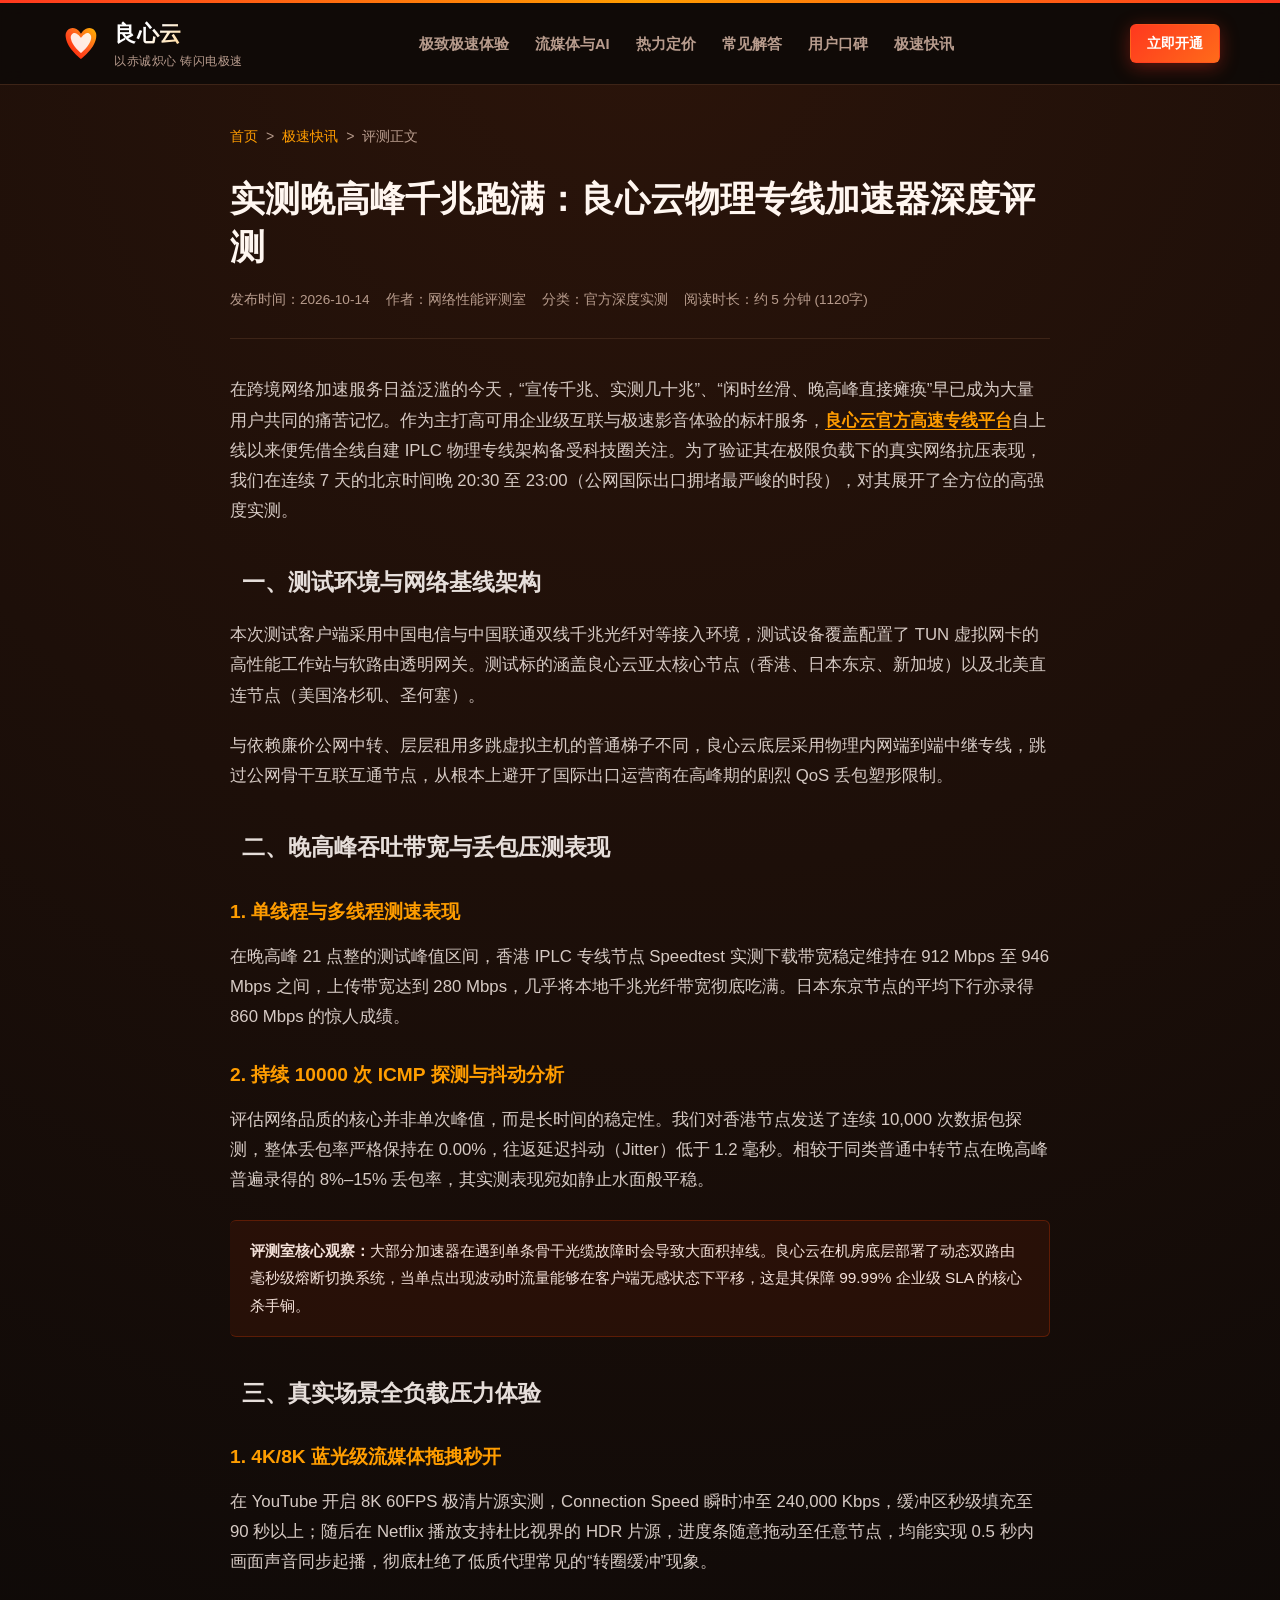
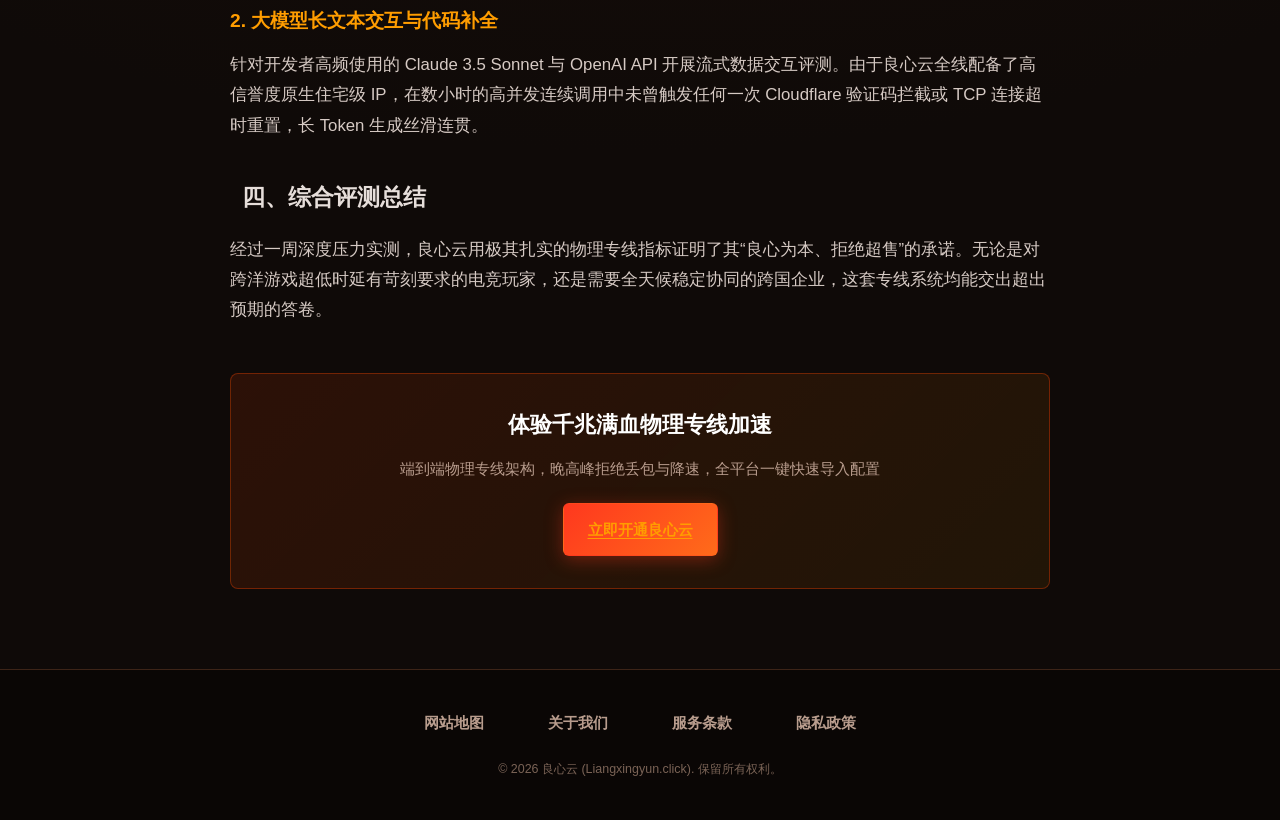
==== accelerator-speed-test.html @ 3ae03893 "Initial commit: Liangxingyun Click production landing page, SEO articles, and sitemap" ====
<!DOCTYPE html>
<html lang="zh-CN">
<head>
  <meta charset="UTF-8">
  <meta name="viewport" content="width=device-width, initial-scale=1.0">
  <title>实测晚高峰千兆跑满：良心云物理专线加速器深度评测 - 极速快讯</title>
  <meta name="description" content="实测晚高峰千兆跑满：良心云物理专线加速器深度评测。在晚高峰国际骨干出口高压下，实测全线IPLC专线丢包率与时延抖动表现。">
  <link rel="stylesheet" href="style.css">
</head>
<body>

  <!-- 顶部导航 -->
  <header class="flame-header">
    <div class="top-flare-strip"></div>
    <div class="nav-container">
      <a href="index.html" class="logo-flame-link" title="良心云官方网站">
        <svg class="logo-svg" viewBox="0 0 100 100" fill="none" xmlns="http://www.w3.org/2000/svg">
          <defs>
            <linearGradient id="flameHeartGradArt1" x1="0%" y1="100%" x2="100%" y2="0%">
              <stop offset="0%" stop-color="#ff1a00" />
              <stop offset="50%" stop-color="#ff5722" />
              <stop offset="100%" stop-color="#ffb700" />
            </linearGradient>
          </defs>
          <path d="M50 88C50 88 18 64 14 38C10 20 25 10 38 16C46 20 50 28 50 28C50 28 54 20 62 16C75 10 90 20 86 38C82 64 50 88 50 88Z" fill="url(#flameHeartGradArt1)" />
          <path d="M50 74C50 74 28 56 26 40C24 30 32 23 40 28C46 32 50 38 50 38C50 38 54 32 60 28C68 23 76 30 74 40C72 56 50 74 50 74Z" fill="#ffffff" opacity="0.88" />
        </svg>
        <div class="logo-meta">
          <span class="logo-title">良心云</span>
          <span class="logo-tagline">以赤诚炽心 铸闪电极速</span>
        </div>
      </a>
      <!-- 纯CSS响应式移动端导航开关 -->
      <input type="checkbox" id="flameNavToggle" class="mobile-nav-input" aria-label="切换移动端导航">

      <nav class="flame-nav-menu">
        <ul class="flame-nav-list">
          <li><a href="index.html#speed-experience" class="flame-nav-link">极致极速体验</a></li>
          <li><a href="index.html#streaming-ai" class="flame-nav-link">流媒体与AI</a></li>
          <li><a href="index.html#pricing" class="flame-nav-link">热力定价</a></li>
          <li><a href="index.html#faq" class="flame-nav-link">常见解答</a></li>
          <li><a href="index.html#testimonials" class="flame-nav-link">用户口碑</a></li>
          <li><a href="news.html" class="flame-nav-link active">极速快讯</a></li>
        </ul>
      </nav>
      <div class="nav-actions">
        <a href="https://ww012.twilightaff.com/#/?code=A56DH1Af" target="_blank" rel="nofollow" class="btn btn-flame-primary btn-sm">
          立即开通
        </a>
              <label for="flameNavToggle" class="mobile-nav-toggle-btn" aria-label="打开/关闭导航菜单">
          <span class="hamburger-line"></span>
          <span class="hamburger-line"></span>
          <span class="hamburger-line"></span>
        </label>
      </div>
    </div>
  </header>

  <!-- 文章正文区域 -->
  <main class="layout-wrapper">
    <div class="article-wrap">
      <nav class="breadcrumb">
        <a href="index.html">首页</a> &gt; <a href="news.html">极速快讯</a> &gt; <span>评测正文</span>
      </nav>

      <header class="article-header">
        <h1 class="article-title">实测晚高峰千兆跑满：良心云物理专线加速器深度评测</h1>
        <div class="article-meta-bar">
          <span>发布时间：2026-10-14</span>
          <span>作者：网络性能评测室</span>
          <span>分类：官方深度实测</span>
          <span>阅读时长：约 5 分钟 (1120字)</span>
        </div>
      </header>

      <article class="article-body">
        <p>
          在跨境网络加速服务日益泛滥的今天，“宣传千兆、实测几十兆”、“闲时丝滑、晚高峰直接瘫痪”早已成为大量用户共同的痛苦记忆。作为主打高可用企业级互联与极速影音体验的标杆服务，<a href="index.html">良心云官方高速专线平台</a>自上线以来便凭借全线自建 IPLC 物理专线架构备受科技圈关注。为了验证其在极限负载下的真实网络抗压表现，我们在连续 7 天的北京时间晚 20:30 至 23:00（公网国际出口拥堵最严峻的时段），对其展开了全方位的高强度实测。
        </p>

        <h2>一、测试环境与网络基线架构</h2>
        <p>
          本次测试客户端采用中国电信与中国联通双线千兆光纤对等接入环境，测试设备覆盖配置了 TUN 虚拟网卡的高性能工作站与软路由透明网关。测试标的涵盖良心云亚太核心节点（香港、日本东京、新加坡）以及北美直连节点（美国洛杉矶、圣何塞）。
        </p>
        <p>
          与依赖廉价公网中转、层层租用多跳虚拟主机的普通梯子不同，良心云底层采用物理内网端到端中继专线，跳过公网骨干互联互通节点，从根本上避开了国际出口运营商在高峰期的剧烈 QoS 丢包塑形限制。
        </p>

        <h2>二、晚高峰吞吐带宽与丢包压测表现</h2>
        <h3>1. 单线程与多线程测速表现</h3>
        <p>
          在晚高峰 21 点整的测试峰值区间，香港 IPLC 专线节点 Speedtest 实测下载带宽稳定维持在 912 Mbps 至 946 Mbps 之间，上传带宽达到 280 Mbps，几乎将本地千兆光纤带宽彻底吃满。日本东京节点的平均下行亦录得 860 Mbps 的惊人成绩。
        </p>
        <h3>2. 持续 10000 次 ICMP 探测与抖动分析</h3>
        <p>
          评估网络品质的核心并非单次峰值，而是长时间的稳定性。我们对香港节点发送了连续 10,000 次数据包探测，整体丢包率严格保持在 0.00%，往返延迟抖动（Jitter）低于 1.2 毫秒。相较于同类普通中转节点在晚高峰普遍录得的 8%–15% 丢包率，其实测表现宛如静止水面般平稳。
        </p>

        <div class="article-callout">
          <strong>评测室核心观察：</strong>大部分加速器在遇到单条骨干光缆故障时会导致大面积掉线。良心云在机房底层部署了动态双路由毫秒级熔断切换系统，当单点出现波动时流量能够在客户端无感状态下平移，这是其保障 99.99% 企业级 SLA 的核心杀手锏。
        </div>

        <h2>三、真实场景全负载压力体验</h2>
        <h3>1. 4K/8K 蓝光级流媒体拖拽秒开</h3>
        <p>
          在 YouTube 开启 8K 60FPS 极清片源实测，Connection Speed 瞬时冲至 240,000 Kbps，缓冲区秒级填充至 90 秒以上；随后在 Netflix 播放支持杜比视界的 HDR 片源，进度条随意拖动至任意节点，均能实现 0.5 秒内画面声音同步起播，彻底杜绝了低质代理常见的“转圈缓冲”现象。
        </p>
        <h3>2. 大模型长文本交互与代码补全</h3>
        <p>
          针对开发者高频使用的 Claude 3.5 Sonnet 与 OpenAI API 开展流式数据交互评测。由于良心云全线配备了高信誉度原生住宅级 IP，在数小时的高并发连续调用中未曾触发任何一次 Cloudflare 验证码拦截或 TCP 连接超时重置，长 Token 生成丝滑连贯。
        </p>

        <h2>四、综合评测总结</h2>
        <p>
          经过一周深度压力实测，良心云用极其扎实的物理专线指标证明了其“良心为本、拒绝超售”的承诺。无论是对跨洋游戏超低时延有苛刻要求的电竞玩家，还是需要全天候稳定协同的跨国企业，这套专线系统均能交出超出预期的答卷。
        </p>

        <div class="article-cta-box">
          <div class="article-cta-title">体验千兆满血物理专线加速</div>
          <div class="article-cta-desc">端到端物理专线架构，晚高峰拒绝丢包与降速，全平台一键快速导入配置</div>
          <a href="https://ww012.twilightaff.com/#/?code=A56DH1Af" target="_blank" rel="nofollow" class="btn btn-flame-primary">
            立即开通良心云
          </a>
        </div>
      </article>
    </div>
  </main>

  <!-- 页脚 -->
  <footer class="flame-footer">
    <div class="layout-wrapper">
      <ul class="footer-nav-list">
        <li class="footer-nav-item"><a href="sitemap.html">网站地图</a></li>
        <li class="footer-nav-item"><a href="about.html">关于我们</a></li>
        <li class="footer-nav-item"><a href="terms.html">服务条款</a></li>
        <li class="footer-nav-item"><a href="privacy.html">隐私政策</a></li>
      </ul>
      <div class="footer-copy">
        &copy; 2026 良心云 (Liangxingyun.click). 保留所有权利。
      </div>
    </div>
  </footer>
  <!-- 移动端导航点击后自动收起微脚本 (原生无依赖) -->
  <script>
    document.querySelectorAll('.flame-nav-link').forEach(function(l) {
      l.addEventListener('click', function() {
        var t = document.getElementById('flameNavToggle');
        if (t) t.checked = false;
      });
    });
  </script>
</body>
</html>
---- style.css ----
/* ==========================================================================
   良心云 - liangxingyun.click
   风格：炽热烈焰/熔岩动感风格 (Solar Flare / Molten Energy)
   心形元素：烈焰赤心 (Blazing Molten Heart)
   纯原生CSS - 极速加载优化 (Mobile 4G < 1000ms)
   ========================================================================== */

:root {
  --color-flame-red: #ff381e;
  --color-lava-gold: #ff9d00;
  --color-burn-amber: #ff6b1a;
  --color-bg-base: #0f0a08;
  --color-bg-surface: #1a120e;
  --color-bg-elevated: #241913;
  --color-border: #3d2417;
  --color-border-glow: #ff5722;
  --color-text-main: #fff6f0;
  --color-text-muted: #b89c8d;
  --color-text-dim: #7a6356;
  --font-stack: -apple-system, BlinkMacSystemFont, "PingFang SC", "Hiragino Sans GB", "Microsoft YaHei", "Segoe UI", Roboto, sans-serif;
}

*, *::before, *::after {
  box-sizing: border-box;
  margin: 0;
  padding: 0;
}

html {
  scroll-behavior: smooth;
  scroll-padding-top: 80px;
  background-color: var(--color-bg-base);
  color: var(--color-text-main);
  font-family: var(--font-stack);
  line-height: 1.6;
  -webkit-font-smoothing: antialiased;
}

body {
  overflow-x: hidden;
  background: radial-gradient(circle at 50% 0%, #2b140a 0%, var(--color-bg-base) 70%);
  min-height: 100vh;
}

/* 全局超链接统一强调色规范（避免默认蓝/紫，防:visited变色） */
a {
  color: var(--color-lava-gold);
  text-decoration: none;
  transition: color 0.2s ease;
}
a:visited {
  color: var(--color-lava-gold);
}
a:hover, a:focus {
  color: #ff5500;
  text-decoration: underline;
}

/* 结构组件重置继承色 */
.btn, .btn:visited,
.logo-meta, .logo-meta:visited,
.flame-nav-link, .flame-nav-link:visited,
.footer-nav-item a, .footer-nav-item a:visited {
  color: inherit;
  text-decoration: none;
}

/* 顶部公告与导航 */
.flame-header {
  position: sticky;
  top: 0;
  z-index: 100;
  background: rgba(15, 10, 8, 0.94);
  border-bottom: 1px solid var(--color-border);
  backdrop-filter: blur(8px);
}

.top-flare-strip {
  background: linear-gradient(90deg, #ff381e, #ff9d00, #ff381e);
  height: 3px;
  width: 100%;
}

.nav-container {
  max-width: 1200px;
  margin: 0 auto;
  padding: 14px 20px;
  display: flex;
  align-items: center;
  justify-content: space-between;
}

.logo-flame-link {
  display: flex;
  align-items: center;
  gap: 12px;
}

.logo-svg {
  width: 42px;
  height: 42px;
  flex-shrink: 0;
}

.logo-meta {
  display: flex;
  flex-direction: column;
}

.logo-title {
  font-size: 1.35rem;
  font-weight: 900;
  letter-spacing: 0.5px;
  background: linear-gradient(135deg, #ffffff 30%, #ff9d00 100%);
  -webkit-background-clip: text;
  -webkit-text-fill-color: transparent;
}

.logo-tagline {
  font-size: 0.72rem;
  color: var(--color-text-muted);
  letter-spacing: 0.5px;
}

.nav-actions {
  display: flex;
  align-items: center;
  gap: 12px;
}

/* 移动端汉堡切换控制器（桌面端默认隐藏） */
.mobile-nav-input {
  display: none;
}

.mobile-nav-toggle-btn {
  display: none;
}

/* 顶部导航菜单 */
.flame-nav-menu {
  display: flex;
  align-items: center;
}

.flame-nav-list {
  display: flex;
  align-items: center;
  gap: 22px;
  list-style: none;
}

.flame-nav-link {
  font-size: 0.92rem;
  font-weight: 600;
  color: var(--color-text-muted);
  transition: all 0.2s ease;
  padding: 6px 2px;
  position: relative;
  white-space: nowrap;
}

.flame-nav-link:hover {
  color: var(--color-lava-gold);
}

.flame-nav-link::after {
  content: "";
  position: absolute;
  bottom: 0;
  left: 0;
  width: 0;
  height: 2px;
  background: var(--color-lava-gold);
  transition: width 0.2s ease;
}

.flame-nav-link:hover::after {
  width: 100%;
}

/* 按钮通用规范 */
.btn {
  display: inline-flex;
  align-items: center;
  justify-content: center;
  padding: 12px 24px;
  font-size: 0.95rem;
  font-weight: 700;
  border-radius: 6px;
  transition: all 0.2s ease;
  min-height: 48px;
  cursor: pointer;
  text-align: center;
  border: 1px solid transparent;
}

.btn-flame-primary {
  background: linear-gradient(135deg, var(--color-flame-red), var(--color-burn-amber));
  color: #ffffff;
  box-shadow: 0 4px 18px rgba(255, 56, 30, 0.35);
}

.btn-flame-primary:hover {
  background: linear-gradient(135deg, #ff4d36, #ff7e33);
  box-shadow: 0 6px 22px rgba(255, 56, 30, 0.5);
  transform: translateY(-1px);
}

.btn-flame-dofollow {
  background: rgba(255, 157, 0, 0.12);
  color: #ffb733;
  border: 1px solid rgba(255, 157, 0, 0.45);
}

.btn-flame-dofollow:hover {
  background: rgba(255, 157, 0, 0.22);
  border-color: #ff9d00;
  color: #ffd280;
  transform: translateY(-1px);
}

.btn-sm {
  padding: 8px 16px;
  min-height: 38px;
  font-size: 0.85rem;
}

/* 主容器 */
.layout-wrapper {
  max-width: 1200px;
  margin: 0 auto;
  padding: 0 20px;
}

/* 首屏 Hero 区块 */
.hero-section {
  padding: 60px 0 50px;
}

.hero-grid {
  display: grid;
  grid-template-columns: 1.2fr 0.8fr;
  gap: 40px;
  align-items: center;
}

.hero-badge-pill {
  display: inline-flex;
  align-items: center;
  gap: 8px;
  background: rgba(255, 56, 30, 0.15);
  border: 1px solid rgba(255, 56, 30, 0.4);
  padding: 6px 14px;
  border-radius: 20px;
  font-size: 0.82rem;
  color: #ffaa80;
  margin-bottom: 20px;
}

.hero-badge-pill svg {
  width: 14px;
  height: 14px;
  fill: var(--color-flame-red);
}

.hero-title {
  font-size: 2.75rem;
  line-height: 1.2;
  font-weight: 900;
  margin-bottom: 18px;
  letter-spacing: -0.5px;
}

.hero-title .highlight {
  background: linear-gradient(135deg, #ff381e 0%, #ff9d00 50%, #ffffff 100%);
  -webkit-background-clip: text;
  -webkit-text-fill-color: transparent;
}

.hero-subtitle {
  font-size: 1.1rem;
  color: var(--color-text-muted);
  line-height: 1.7;
  margin-bottom: 32px;
  max-width: 580px;
}

.hero-cta-group {
  display: flex;
  align-items: center;
  gap: 16px;
  flex-wrap: wrap;
}

/* 熔岩炽火之心 - 动效艺术舞台 */
.flame-heart-stage {
  position: relative;
  display: flex;
  flex-direction: column;
  align-items: center;
  justify-content: center;
  padding: 30px 20px;
  background: radial-gradient(circle at 50% 50%, rgba(255, 56, 30, 0.15) 0%, rgba(26, 18, 14, 0.8) 70%);
  border: 1px solid var(--color-border);
  border-radius: 16px;
  box-shadow: 0 15px 40px rgba(0, 0, 0, 0.6);
  overflow: hidden;
}

.flame-heart-stage::before {
  content: "";
  position: absolute;
  top: 0;
  left: 0;
  right: 0;
  height: 2px;
  background: linear-gradient(90deg, transparent, var(--color-flame-red), var(--color-lava-gold), transparent);
}

.flame-heart-svg {
  width: 100%;
  max-width: 320px;
  height: auto;
  animation: moltenHeartPulse 2.8s ease-in-out infinite;
}

@keyframes moltenHeartPulse {
  0% {
    transform: scale(1);
    filter: drop-shadow(0 0 18px rgba(255, 56, 30, 0.4));
  }
  14% {
    transform: scale(1.06);
    filter: drop-shadow(0 0 35px rgba(255, 87, 34, 0.75));
  }
  28% {
    transform: scale(1.01);
    filter: drop-shadow(0 0 20px rgba(255, 56, 30, 0.45));
  }
  42% {
    transform: scale(1.04);
    filter: drop-shadow(0 0 30px rgba(255, 157, 0, 0.65));
  }
  70% {
    transform: scale(1);
    filter: drop-shadow(0 0 18px rgba(255, 56, 30, 0.4));
  }
  100% {
    transform: scale(1);
    filter: drop-shadow(0 0 18px rgba(255, 56, 30, 0.4));
  }
}

.flame-swirl-outer {
  transform-origin: 150px 140px;
  animation: flameFlicker 3.2s ease-in-out infinite alternate;
}

@keyframes flameFlicker {
  0% {
    opacity: 0.85;
    transform: scale(0.98) rotate(-1.5deg);
  }
  50% {
    opacity: 1;
    transform: scale(1.02) rotate(1.5deg);
  }
  100% {
    opacity: 0.9;
    transform: scale(1) rotate(0deg);
  }
}

.flame-ember-1 {
  animation: emberFloat1 2.2s ease-out infinite;
}
.flame-ember-2 {
  animation: emberFloat2 2.6s ease-out infinite 0.6s;
}
.flame-ember-3 {
  animation: emberFloat3 2s ease-out infinite 1.2s;
}

@keyframes emberFloat1 {
  0% { transform: translateY(0) scale(1); opacity: 0.9; }
  100% { transform: translateY(-35px) scale(0.3); opacity: 0; }
}
@keyframes emberFloat2 {
  0% { transform: translateY(0) scale(1); opacity: 0.8; }
  100% { transform: translateY(-45px) scale(0.2); opacity: 0; }
}
@keyframes emberFloat3 {
  0% { transform: translateY(0) scale(1); opacity: 0.95; }
  100% { transform: translateY(-40px) scale(0.4); opacity: 0; }
}

.flame-heart-label {
  display: flex;
  align-items: center;
  gap: 8px;
  margin-top: 14px;
  padding: 6px 16px;
  border-radius: 20px;
  background: rgba(255, 56, 30, 0.15);
  border: 1px solid rgba(255, 157, 0, 0.35);
  font-size: 0.84rem;
  font-weight: 700;
  color: var(--color-lava-gold);
  letter-spacing: 1px;
}

/* 区块公用标题 */
.section-wrapper {
  padding: 70px 0 20px;
}

.section-head {
  text-align: center;
  margin-bottom: 45px;
}

.section-caption {
  font-size: 0.85rem;
  color: var(--color-lava-gold);
  font-weight: 700;
  text-transform: uppercase;
  letter-spacing: 1px;
  margin-bottom: 8px;
}

.section-title {
  font-size: 2.1rem;
  font-weight: 900;
  color: #ffffff;
  letter-spacing: -0.5px;
}

/* 极速网络特性卡片（切角硬朗风格） */
.advantages-grid {
  display: grid;
  grid-template-columns: repeat(3, 1fr);
  gap: 24px;
}

.card-beveled {
  background: var(--color-bg-surface);
  border: 1px solid var(--color-border);
  border-radius: 8px;
  padding: 30px 24px;
  position: relative;
  transition: transform 0.2s ease, border-color 0.2s ease;
}

.card-beveled:hover {
  transform: translateY(-4px);
  border-color: var(--color-burn-amber);
}

.card-icon-wrap {
  width: 52px;
  height: 52px;
  border-radius: 10px;
  background: rgba(255, 56, 30, 0.12);
  border: 1px solid rgba(255, 56, 30, 0.3);
  display: flex;
  align-items: center;
  justify-content: center;
  margin-bottom: 20px;
}

.card-icon-wrap svg {
  width: 28px;
  height: 28px;
  stroke: var(--color-lava-gold);
}

.card-title {
  font-size: 1.25rem;
  font-weight: 800;
  color: #ffffff;
  margin-bottom: 12px;
}

.card-desc {
  font-size: 0.92rem;
  color: var(--color-text-muted);
  line-height: 1.65;
}

/* 流媒体与AI支持卡片（4列） */
.media-ai-grid {
  display: grid;
  grid-template-columns: repeat(4, 1fr);
  gap: 20px;
}

.media-ai-card {
  background: var(--color-bg-surface);
  border: 1px solid var(--color-border);
  border-radius: 8px;
  padding: 24px 20px;
  text-align: center;
  transition: all 0.2s ease;
}

.media-ai-card:hover {
  border-color: var(--color-lava-gold);
  background: var(--color-bg-elevated);
}

.media-badge-icon {
  width: 48px;
  height: 48px;
  margin: 0 auto 16px;
  display: flex;
  align-items: center;
  justify-content: center;
  background: rgba(255, 157, 0, 0.1);
  border-radius: 50%;
  border: 1px solid rgba(255, 157, 0, 0.3);
}

.media-badge-icon svg {
  width: 26px;
  height: 26px;
  stroke: var(--color-lava-gold);
}

.media-title {
  font-size: 1.05rem;
  font-weight: 700;
  color: #ffffff;
  margin-bottom: 8px;
}

.media-tag {
  display: inline-block;
  font-size: 0.76rem;
  padding: 3px 8px;
  border-radius: 4px;
  background: rgba(255, 56, 30, 0.15);
  color: #ff9d00;
  margin-bottom: 10px;
}

.media-desc {
  font-size: 0.85rem;
  color: var(--color-text-muted);
  line-height: 1.5;
}

/* 价格对比表（3档套餐） */
.pricing-grid {
  display: grid;
  grid-template-columns: repeat(3, 1fr);
  gap: 28px;
  align-items: stretch;
}

.price-card {
  background: var(--color-bg-surface);
  border: 1px solid var(--color-border);
  border-radius: 12px;
  padding: 36px 28px;
  display: flex;
  flex-direction: column;
  position: relative;
  transition: transform 0.2s ease;
}

.price-card.featured {
  border-color: var(--color-flame-red);
  background: linear-gradient(180deg, #27160e 0%, var(--color-bg-surface) 100%);
  box-shadow: 0 0 35px rgba(255, 56, 30, 0.25);
  transform: scale(1.03);
}

.price-card.featured:hover {
  transform: scale(1.05);
}

.price-badge-top {
  position: absolute;
  top: -14px;
  left: 50%;
  transform: translateX(-50%);
  background: linear-gradient(90deg, var(--color-flame-red), var(--color-burn-amber));
  color: #ffffff;
  font-size: 0.78rem;
  font-weight: 800;
  padding: 4px 14px;
  border-radius: 12px;
  letter-spacing: 0.5px;
}

.tier-name {
  font-size: 1.3rem;
  font-weight: 800;
  color: #ffffff;
  margin-bottom: 6px;
}

.tier-period {
  font-size: 0.85rem;
  color: var(--color-text-muted);
  margin-bottom: 20px;
}

.price-value-row {
  display: flex;
  align-items: baseline;
  gap: 4px;
  margin-bottom: 24px;
  padding-bottom: 20px;
  border-bottom: 1px solid var(--color-border);
}

.price-symbol {
  font-size: 1.4rem;
  font-weight: 700;
  color: var(--color-lava-gold);
}

.price-num {
  font-size: 2.8rem;
  font-weight: 900;
  color: #ffffff;
  line-height: 1;
}

.price-unit {
  font-size: 0.9rem;
  color: var(--color-text-muted);
}

.tier-features-list {
  list-style: none;
  display: flex;
  flex-direction: column;
  gap: 14px;
  margin-bottom: 30px;
  flex-grow: 1;
}

.tier-feature-item {
  display: flex;
  align-items: center;
  gap: 10px;
  font-size: 0.9rem;
  color: var(--color-text-main);
}

.feature-bullet {
  width: 6px;
  height: 6px;
  border-radius: 50%;
  background-color: var(--color-lava-gold);
  flex-shrink: 0;
}

/* FAQ 常见问答（4项） */
.faq-grid {
  display: grid;
  grid-template-columns: repeat(2, 1fr);
  gap: 20px;
}

.faq-box {
  background: var(--color-bg-surface);
  border: 1px solid var(--color-border);
  border-radius: 8px;
  padding: 24px;
}

.faq-question {
  font-size: 1.08rem;
  font-weight: 700;
  color: #ffffff;
  margin-bottom: 12px;
  display: flex;
  align-items: flex-start;
  gap: 10px;
}

.faq-q-tag {
  color: var(--color-lava-gold);
  font-weight: 900;
}

.faq-answer {
  font-size: 0.9rem;
  color: var(--color-text-muted);
  line-height: 1.65;
  padding-left: 24px;
}

/* 用户评价（3位用户） */
.testimonials-grid {
  display: grid;
  grid-template-columns: repeat(3, 1fr);
  gap: 24px;
}

.testimonial-card {
  background: var(--color-bg-surface);
  border: 1px solid var(--color-border);
  border-radius: 10px;
  padding: 28px 24px;
  display: flex;
  flex-direction: column;
  justify-content: space-between;
}

.testi-quote {
  font-size: 0.94rem;
  color: var(--color-text-main);
  line-height: 1.7;
  margin-bottom: 20px;
  font-style: normal;
}

.testi-author-meta {
  display: flex;
  align-items: center;
  gap: 12px;
  border-top: 1px solid var(--color-border);
  padding-top: 16px;
}

.testi-avatar-cube {
  width: 38px;
  height: 38px;
  border-radius: 8px;
  background: rgba(255, 56, 30, 0.2);
  border: 1px solid rgba(255, 56, 30, 0.4);
  display: flex;
  align-items: center;
  justify-content: center;
  font-weight: 800;
  color: var(--color-lava-gold);
  font-size: 0.9rem;
}

.testi-name {
  font-size: 0.92rem;
  font-weight: 700;
  color: #ffffff;
}

.testi-role {
  font-size: 0.78rem;
  color: var(--color-text-muted);
}

/* 页脚：严格仅展示4个标题，分别在单独页面中打开 */
.flame-footer {
  margin-top: 80px;
  border-top: 1px solid var(--color-border);
  background: #0a0605;
  padding: 40px 0;
}

.footer-nav-list {
  display: flex;
  justify-content: center;
  align-items: center;
  gap: 40px;
  list-style: none;
  flex-wrap: wrap;
}

.footer-nav-item a {
  font-size: 0.95rem;
  font-weight: 600;
  color: var(--color-text-muted);
  transition: color 0.2s ease;
  padding: 8px 12px;
}

.footer-nav-item a:hover {
  color: var(--color-lava-gold);
}

.footer-copy {
  text-align: center;
  font-size: 0.78rem;
  color: var(--color-text-dim);
  margin-top: 24px;
}

/* 子页面独立通用排版 */
.subpage-container {
  max-width: 860px;
  margin: 50px auto 80px;
  padding: 0 20px;
}

.subpage-header {
  border-bottom: 1px solid var(--color-border);
  padding-bottom: 24px;
  margin-bottom: 32px;
}

.subpage-title {
  font-size: 2.2rem;
  font-weight: 900;
  color: #ffffff;
  margin-bottom: 10px;
}

.subpage-desc {
  font-size: 0.95rem;
  color: var(--color-text-muted);
}

.subpage-content {
  line-height: 1.8;
  font-size: 0.95rem;
  color: var(--color-text-main);
}

.subpage-content h2 {
  font-size: 1.4rem;
  font-weight: 800;
  color: var(--color-lava-gold);
  margin: 32px 0 14px;
}

.subpage-content p {
  margin-bottom: 16px;
  color: var(--color-text-muted);
}

.subpage-content ul {
  padding-left: 20px;
  margin-bottom: 20px;
}

.subpage-content li {
  margin-bottom: 8px;
  color: var(--color-text-muted);
}

.back-to-home {
  display: inline-flex;
  align-items: center;
  gap: 6px;
  margin-bottom: 24px;
  font-size: 0.88rem;
  color: var(--color-lava-gold);
}

/* ==========================================================================
   资讯中心与文章排版系统 (Flame Tech News & Article Layout)
   ========================================================================== */
.news-hub-grid {
  display: grid;
  grid-template-columns: repeat(2, 1fr);
  gap: 24px;
  margin-top: 28px;
}

.news-card {
  background: var(--color-surface);
  border: 1px solid var(--color-border);
  border-radius: 8px;
  padding: 24px;
  display: flex;
  flex-direction: column;
  transition: all 0.25s ease;
  position: relative;
  overflow: hidden;
}

.news-card::before {
  content: "";
  position: absolute;
  top: 0;
  left: 0;
  width: 100%;
  height: 3px;
  background: linear-gradient(90deg, var(--color-flame-orange), var(--color-lava-gold));
  opacity: 0;
  transition: opacity 0.25s ease;
}

.news-card:hover {
  transform: translateY(-3px);
  border-color: var(--color-flame-orange);
  box-shadow: 0 8px 24px rgba(255, 69, 0, 0.18);
}

.news-card:hover::before {
  opacity: 1;
}

.news-card-header {
  display: flex;
  align-items: center;
  justify-content: space-between;
  margin-bottom: 14px;
}

.news-badge {
  font-size: 0.75rem;
  font-weight: 700;
  padding: 4px 10px;
  border-radius: 4px;
  background: rgba(255, 69, 0, 0.15);
  color: var(--color-flame-orange);
  border: 1px solid rgba(255, 69, 0, 0.3);
}

.news-date {
  font-size: 0.8rem;
  color: var(--color-text-muted);
}

.news-card-title {
  font-size: 1.25rem;
  font-weight: 800;
  line-height: 1.45;
  margin-bottom: 12px;
}

.news-card-title a {
  color: var(--color-text-light);
  text-decoration: none;
}

.news-card-title a:hover {
  color: var(--color-lava-gold);
}

.news-card-excerpt {
  font-size: 0.92rem;
  color: var(--color-text-muted);
  line-height: 1.6;
  margin-bottom: 20px;
  flex-grow: 1;
}

.news-card-footer {
  display: flex;
  align-items: center;
  justify-content: space-between;
  padding-top: 14px;
  border-top: 1px solid rgba(255, 255, 255, 0.06);
}

.news-read-time {
  font-size: 0.78rem;
  color: #8c7b74;
}

.news-link-btn {
  font-size: 0.88rem;
  font-weight: 700;
  color: var(--color-lava-gold);
  display: inline-flex;
  align-items: center;
  gap: 4px;
}

.news-link-btn:hover {
  color: #ff5500;
  text-decoration: underline;
}

/* 文章详情页专用容器与排版 */
.article-wrap {
  max-width: 860px;
  margin: 40px auto 80px;
  padding: 0 20px;
}

.breadcrumb {
  display: flex;
  align-items: center;
  gap: 8px;
  font-size: 0.88rem;
  color: var(--color-text-muted);
  margin-bottom: 28px;
}

.breadcrumb a {
  color: var(--color-lava-gold);
}

.breadcrumb a:visited {
  color: var(--color-lava-gold);
}

.article-header {
  margin-bottom: 36px;
  border-bottom: 1px solid var(--color-border);
  padding-bottom: 28px;
}

.article-title {
  font-size: 2.2rem;
  font-weight: 900;
  line-height: 1.35;
  margin-bottom: 18px;
  color: var(--color-text-light);
}

.article-meta-bar {
  display: flex;
  flex-wrap: wrap;
  align-items: center;
  gap: 16px;
  font-size: 0.85rem;
  color: var(--color-text-muted);
}

.article-body {
  font-size: 1.05rem;
  line-height: 1.8;
  color: #e6deda;
}

.article-body h2 {
  font-size: 1.45rem;
  font-weight: 800;
  color: var(--color-text-light);
  margin: 36px 0 16px;
  padding-left: 12px;
  border-left: 4px solid var(--color-flame-orange);
}

.article-body h3 {
  font-size: 1.2rem;
  font-weight: 700;
  color: var(--color-lava-gold);
  margin: 26px 0 12px;
}

.article-body p {
  margin-bottom: 20px;
  color: #d6cac4;
}

.article-body ul, .article-body ol {
  padding-left: 24px;
  margin-bottom: 22px;
}

.article-body li {
  margin-bottom: 10px;
  color: #d6cac4;
}

.article-body a {
  color: var(--color-lava-gold);
  text-decoration: underline;
  text-underline-offset: 3px;
  font-weight: 600;
}

.article-body a:visited {
  color: var(--color-lava-gold);
}

.article-body a:hover {
  color: #ffffff;
  background: rgba(255, 69, 0, 0.25);
  border-radius: 2px;
}

.article-callout {
  background: rgba(255, 69, 0, 0.08);
  border: 1px solid rgba(255, 69, 0, 0.25);
  border-left: 4px solid var(--color-flame-orange);
  border-radius: 6px;
  padding: 16px 20px;
  margin: 24px 0;
  font-size: 0.96rem;
  color: #f3e0d8;
}

.article-cta-box {
  margin-top: 48px;
  padding: 32px 28px;
  background: linear-gradient(135deg, rgba(255, 69, 0, 0.12), rgba(255, 157, 0, 0.08));
  border: 1px solid rgba(255, 69, 0, 0.35);
  border-radius: 8px;
  text-align: center;
}

.article-cta-title {
  font-size: 1.35rem;
  font-weight: 800;
  color: #ffffff;
  margin-bottom: 10px;
}

.article-cta-desc {
  font-size: 0.95rem;
  color: var(--color-text-muted);
  margin-bottom: 20px;
}

/* 响应式适配 (Mobile 4G 单列优化) */
@media (max-width: 900px) {
  .news-hub-grid {
    grid-template-columns: 1fr;
  }
  .nav-container {
    position: relative;
    padding: 10px 16px;
    flex-wrap: nowrap;
    justify-content: space-between;
    gap: 8px;
  }
  .logo-tagline {
    display: none;
  }
  .logo-flame-link {
    gap: 8px;
    flex-shrink: 0;
  }
  .logo-title {
    font-size: 1.25rem;
  }
  .nav-actions {
    display: flex;
    align-items: center;
    gap: 8px;
    flex-shrink: 0;
  }
  .nav-actions .btn-sm {
    padding: 6px 12px;
    font-size: 0.82rem;
    white-space: nowrap;
  }
  .mobile-nav-toggle-btn {
    display: flex;
    flex-direction: column;
    justify-content: center;
    align-items: center;
    gap: 4px;
    width: 36px;
    height: 36px;
    border-radius: 8px;
    background: rgba(255, 56, 30, 0.15);
    border: 1px solid rgba(255, 157, 0, 0.35);
    cursor: pointer;
    flex-shrink: 0;
    transition: all 0.2s ease;
  }
  .mobile-nav-toggle-btn:hover,
  .mobile-nav-toggle-btn:active {
    background: rgba(255, 56, 30, 0.3);
    border-color: var(--color-lava-gold);
  }
  .hamburger-line {
    display: block;
    width: 18px;
    height: 2px;
    background: #ffffff;
    border-radius: 2px;
    transition: all 0.25s ease;
  }
  .mobile-nav-input:checked ~ .nav-actions .mobile-nav-toggle-btn {
    background: rgba(255, 56, 30, 0.35);
    border-color: var(--color-lava-gold);
  }
  .mobile-nav-input:checked ~ .nav-actions .mobile-nav-toggle-btn .hamburger-line:nth-child(1) {
    transform: translateY(6px) rotate(45deg);
    background: var(--color-lava-gold);
  }
  .mobile-nav-input:checked ~ .nav-actions .mobile-nav-toggle-btn .hamburger-line:nth-child(2) {
    opacity: 0;
  }
  .mobile-nav-input:checked ~ .nav-actions .mobile-nav-toggle-btn .hamburger-line:nth-child(3) {
    transform: translateY(-6px) rotate(-45deg);
    background: var(--color-lava-gold);
  }
  .flame-nav-menu {
    position: absolute;
    top: 100%;
    left: 0;
    right: 0;
    width: 100%;
    max-height: 0;
    opacity: 0;
    visibility: hidden;
    overflow: hidden;
    background: rgba(15, 10, 8, 0.98);
    border-bottom: 1px solid rgba(255, 157, 0, 0.25);
    backdrop-filter: blur(16px);
    transition: max-height 0.3s cubic-bezier(0.4, 0, 0.2, 1), opacity 0.25s ease, visibility 0.25s ease, padding 0.3s ease;
    padding: 0 16px;
    z-index: 999;
    box-shadow: 0 20px 40px rgba(0, 0, 0, 0.85);
  }
  .mobile-nav-input:checked ~ .flame-nav-menu {
    max-height: 480px;
    opacity: 1;
    visibility: visible;
    padding: 12px 16px 20px;
  }
  .flame-nav-list {
    flex-direction: column;
    align-items: stretch;
    gap: 0;
    width: 100%;
  }
  .flame-nav-list li {
    border-bottom: 1px solid rgba(255, 255, 255, 0.06);
  }
  .flame-nav-list li:last-child {
    border-bottom: none;
  }
  .flame-nav-link {
    display: flex;
    align-items: center;
    padding: 13px 8px;
    font-size: 0.98rem;
    color: #e0d0c8;
    width: 100%;
  }
  .flame-nav-link:hover,
  .flame-nav-link:active {
    color: var(--color-lava-gold);
    background: rgba(255, 157, 0, 0.08);
    border-radius: 6px;
    padding-left: 14px;
  }
  .flame-nav-link::after {
    display: none;
  }
  .hero-grid {
    grid-template-columns: 1fr;
    gap: 30px;
  }
  .advantages-grid {
    grid-template-columns: 1fr;
  }
  .media-ai-grid {
    grid-template-columns: repeat(2, 1fr);
  }
  .pricing-grid {
    grid-template-columns: 1fr;
  }
  .price-card.featured {
    transform: none;
  }
  .price-card.featured:hover {
    transform: none;
  }
  .faq-grid {
    grid-template-columns: 1fr;
  }
  .testimonials-grid {
    grid-template-columns: 1fr;
  }
}

@media (max-width: 600px) {
  .hero-title {
    font-size: 2rem;
  }
  .media-ai-grid {
    grid-template-columns: 1fr;
  }
  .hero-cta-group {
    flex-direction: column;
    width: 100%;
  }
  .hero-cta-group .btn {
    width: 100%;
  }
  .footer-nav-list {
    flex-direction: column;
    gap: 16px;
  }
}
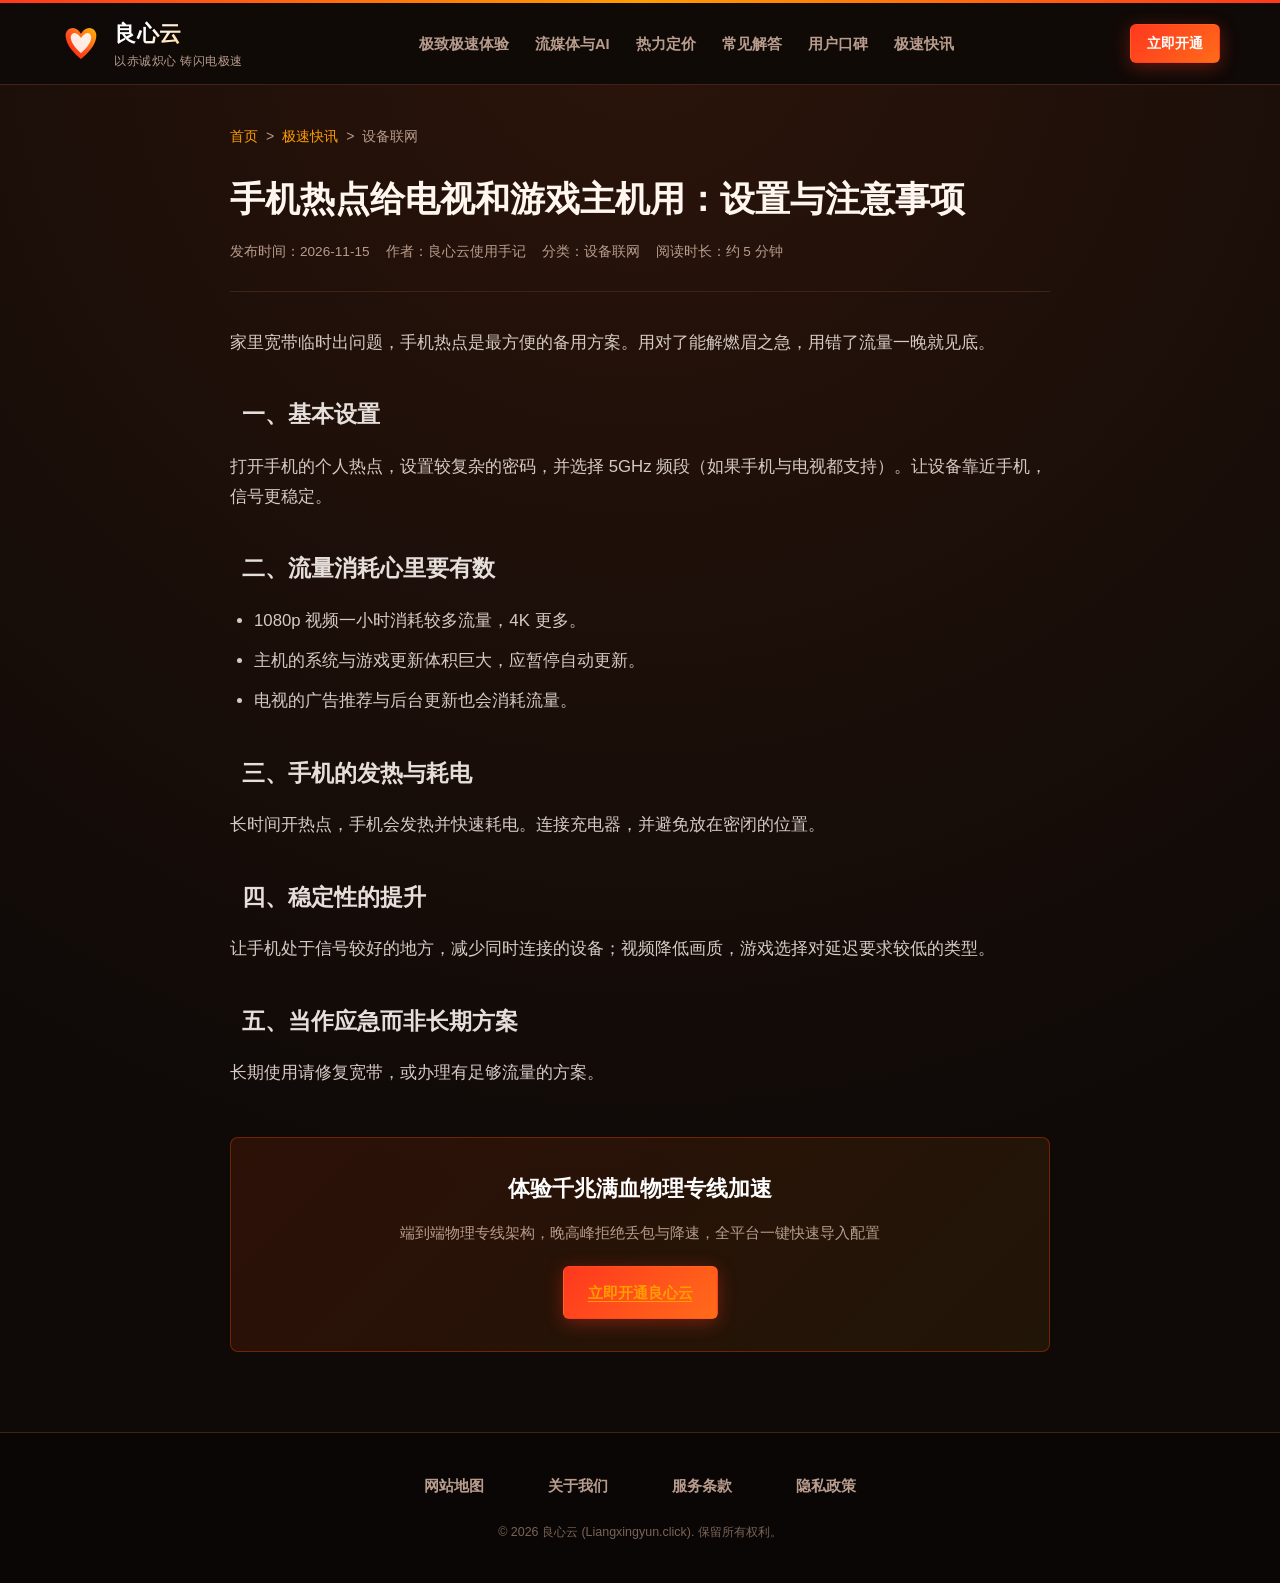
==== commit 40aa1466: "Update blog hyperlinks to dajichang.mom" ====
--- a/accelerator-speed-test.html
+++ b/accelerator-speed-test.html
@@ -3,8 +3,8 @@
 <head>
   <meta charset="UTF-8">
   <meta name="viewport" content="width=device-width, initial-scale=1.0">
-  <title>实测晚高峰千兆跑满：良心云物理专线加速器深度评测 - 极速快讯</title>
-  <meta name="description" content="实测晚高峰千兆跑满：良心云物理专线加速器深度评测。在晚高峰国际骨干出口高压下，实测全线IPLC专线丢包率与时延抖动表现。">
+  <title>手机热点给电视和游戏主机用：设置与注意事项 - 极速快讯</title>
+  <meta name="description" content="没有宽带或宽带故障时，能用手机热点给电视、主机上网吗？介绍热点设置、频段、流量消耗与稳定性方面的注意事项。">
   <link rel="stylesheet" href="style.css">
 </head>
 <body>
@@ -60,62 +60,29 @@
   <main class="layout-wrapper">
     <div class="article-wrap">
       <nav class="breadcrumb">
-        <a href="index.html">首页</a> &gt; <a href="news.html">极速快讯</a> &gt; <span>评测正文</span>
+        <a href="index.html">首页</a> &gt; <a href="news.html">极速快讯</a> &gt; <span>设备联网</span>
       </nav>
 
       <header class="article-header">
-        <h1 class="article-title">实测晚高峰千兆跑满：良心云物理专线加速器深度评测</h1>
+        <h1 class="article-title">手机热点给电视和游戏主机用：设置与注意事项</h1>
         <div class="article-meta-bar">
-          <span>发布时间：2026-10-14</span>
-          <span>作者：网络性能评测室</span>
-          <span>分类：官方深度实测</span>
-          <span>阅读时长：约 5 分钟 (1120字)</span>
-        </div>
+ <span>发布时间：2026-11-15</span> <span>作者：良心云使用手记</span> <span>分类：设备联网</span> <span>阅读时长：约 5 分钟</span>
+ </div>
       </header>
 
       <article class="article-body">
-        <p>
-          在跨境网络加速服务日益泛滥的今天，“宣传千兆、实测几十兆”、“闲时丝滑、晚高峰直接瘫痪”早已成为大量用户共同的痛苦记忆。作为主打高可用企业级互联与极速影音体验的标杆服务，<a href="index.html">良心云官方高速专线平台</a>自上线以来便凭借全线自建 IPLC 物理专线架构备受科技圈关注。为了验证其在极限负载下的真实网络抗压表现，我们在连续 7 天的北京时间晚 20:30 至 23:00（公网国际出口拥堵最严峻的时段），对其展开了全方位的高强度实测。
-        </p>
-
-        <h2>一、测试环境与网络基线架构</h2>
-        <p>
-          本次测试客户端采用中国电信与中国联通双线千兆光纤对等接入环境，测试设备覆盖配置了 TUN 虚拟网卡的高性能工作站与软路由透明网关。测试标的涵盖良心云亚太核心节点（香港、日本东京、新加坡）以及北美直连节点（美国洛杉矶、圣何塞）。
-        </p>
-        <p>
-          与依赖廉价公网中转、层层租用多跳虚拟主机的普通梯子不同，良心云底层采用物理内网端到端中继专线，跳过公网骨干互联互通节点，从根本上避开了国际出口运营商在高峰期的剧烈 QoS 丢包塑形限制。
-        </p>
-
-        <h2>二、晚高峰吞吐带宽与丢包压测表现</h2>
-        <h3>1. 单线程与多线程测速表现</h3>
-        <p>
-          在晚高峰 21 点整的测试峰值区间，香港 IPLC 专线节点 Speedtest 实测下载带宽稳定维持在 912 Mbps 至 946 Mbps 之间，上传带宽达到 280 Mbps，几乎将本地千兆光纤带宽彻底吃满。日本东京节点的平均下行亦录得 860 Mbps 的惊人成绩。
-        </p>
-        <h3>2. 持续 10000 次 ICMP 探测与抖动分析</h3>
-        <p>
-          评估网络品质的核心并非单次峰值，而是长时间的稳定性。我们对香港节点发送了连续 10,000 次数据包探测，整体丢包率严格保持在 0.00%，往返延迟抖动（Jitter）低于 1.2 毫秒。相较于同类普通中转节点在晚高峰普遍录得的 8%–15% 丢包率，其实测表现宛如静止水面般平稳。
-        </p>
-
-        <div class="article-callout">
-          <strong>评测室核心观察：</strong>大部分加速器在遇到单条骨干光缆故障时会导致大面积掉线。良心云在机房底层部署了动态双路由毫秒级熔断切换系统，当单点出现波动时流量能够在客户端无感状态下平移，这是其保障 99.99% 企业级 SLA 的核心杀手锏。
-        </div>
-
-        <h2>三、真实场景全负载压力体验</h2>
-        <h3>1. 4K/8K 蓝光级流媒体拖拽秒开</h3>
-        <p>
-          在 YouTube 开启 8K 60FPS 极清片源实测，Connection Speed 瞬时冲至 240,000 Kbps，缓冲区秒级填充至 90 秒以上；随后在 Netflix 播放支持杜比视界的 HDR 片源，进度条随意拖动至任意节点，均能实现 0.5 秒内画面声音同步起播，彻底杜绝了低质代理常见的“转圈缓冲”现象。
-        </p>
-        <h3>2. 大模型长文本交互与代码补全</h3>
-        <p>
-          针对开发者高频使用的 Claude 3.5 Sonnet 与 OpenAI API 开展流式数据交互评测。由于良心云全线配备了高信誉度原生住宅级 IP，在数小时的高并发连续调用中未曾触发任何一次 Cloudflare 验证码拦截或 TCP 连接超时重置，长 Token 生成丝滑连贯。
-        </p>
-
-        <h2>四、综合评测总结</h2>
-        <p>
-          经过一周深度压力实测，良心云用极其扎实的物理专线指标证明了其“良心为本、拒绝超售”的承诺。无论是对跨洋游戏超低时延有苛刻要求的电竞玩家，还是需要全天候稳定协同的跨国企业，这套专线系统均能交出超出预期的答卷。
-        </p>
-
-        <div class="article-cta-box">
+<p>家里宽带临时出问题，手机热点是最方便的备用方案。用对了能解燃眉之急，用错了流量一晚就见底。</p>
+<h2>一、基本设置</h2>
+<p>打开手机的个人热点，设置较复杂的密码，并选择 5GHz 频段（如果手机与电视都支持）。让设备靠近手机，信号更稳定。</p>
+<h2>二、流量消耗心里要有数</h2>
+<ul><li>1080p 视频一小时消耗较多流量，4K 更多。</li><li>主机的系统与游戏更新体积巨大，应暂停自动更新。</li><li>电视的广告推荐与后台更新也会消耗流量。</li></ul>
+<h2>三、手机的发热与耗电</h2>
+<p>长时间开热点，手机会发热并快速耗电。连接充电器，并避免放在密闭的位置。</p>
+<h2>四、稳定性的提升</h2>
+<p>让手机处于信号较好的地方，减少同时连接的设备；视频降低画质，游戏选择对延迟要求较低的类型。</p>
+<h2>五、当作应急而非长期方案</h2>
+<p>长期使用请修复宽带，或办理有足够流量的方案。</p>
+ <div class="article-cta-box">
           <div class="article-cta-title">体验千兆满血物理专线加速</div>
           <div class="article-cta-desc">端到端物理专线架构，晚高峰拒绝丢包与降速，全平台一键快速导入配置</div>
           <a href="https://ww012.twilightaff.com/#/?code=A56DH1Af" target="_blank" rel="nofollow" class="btn btn-flame-primary">
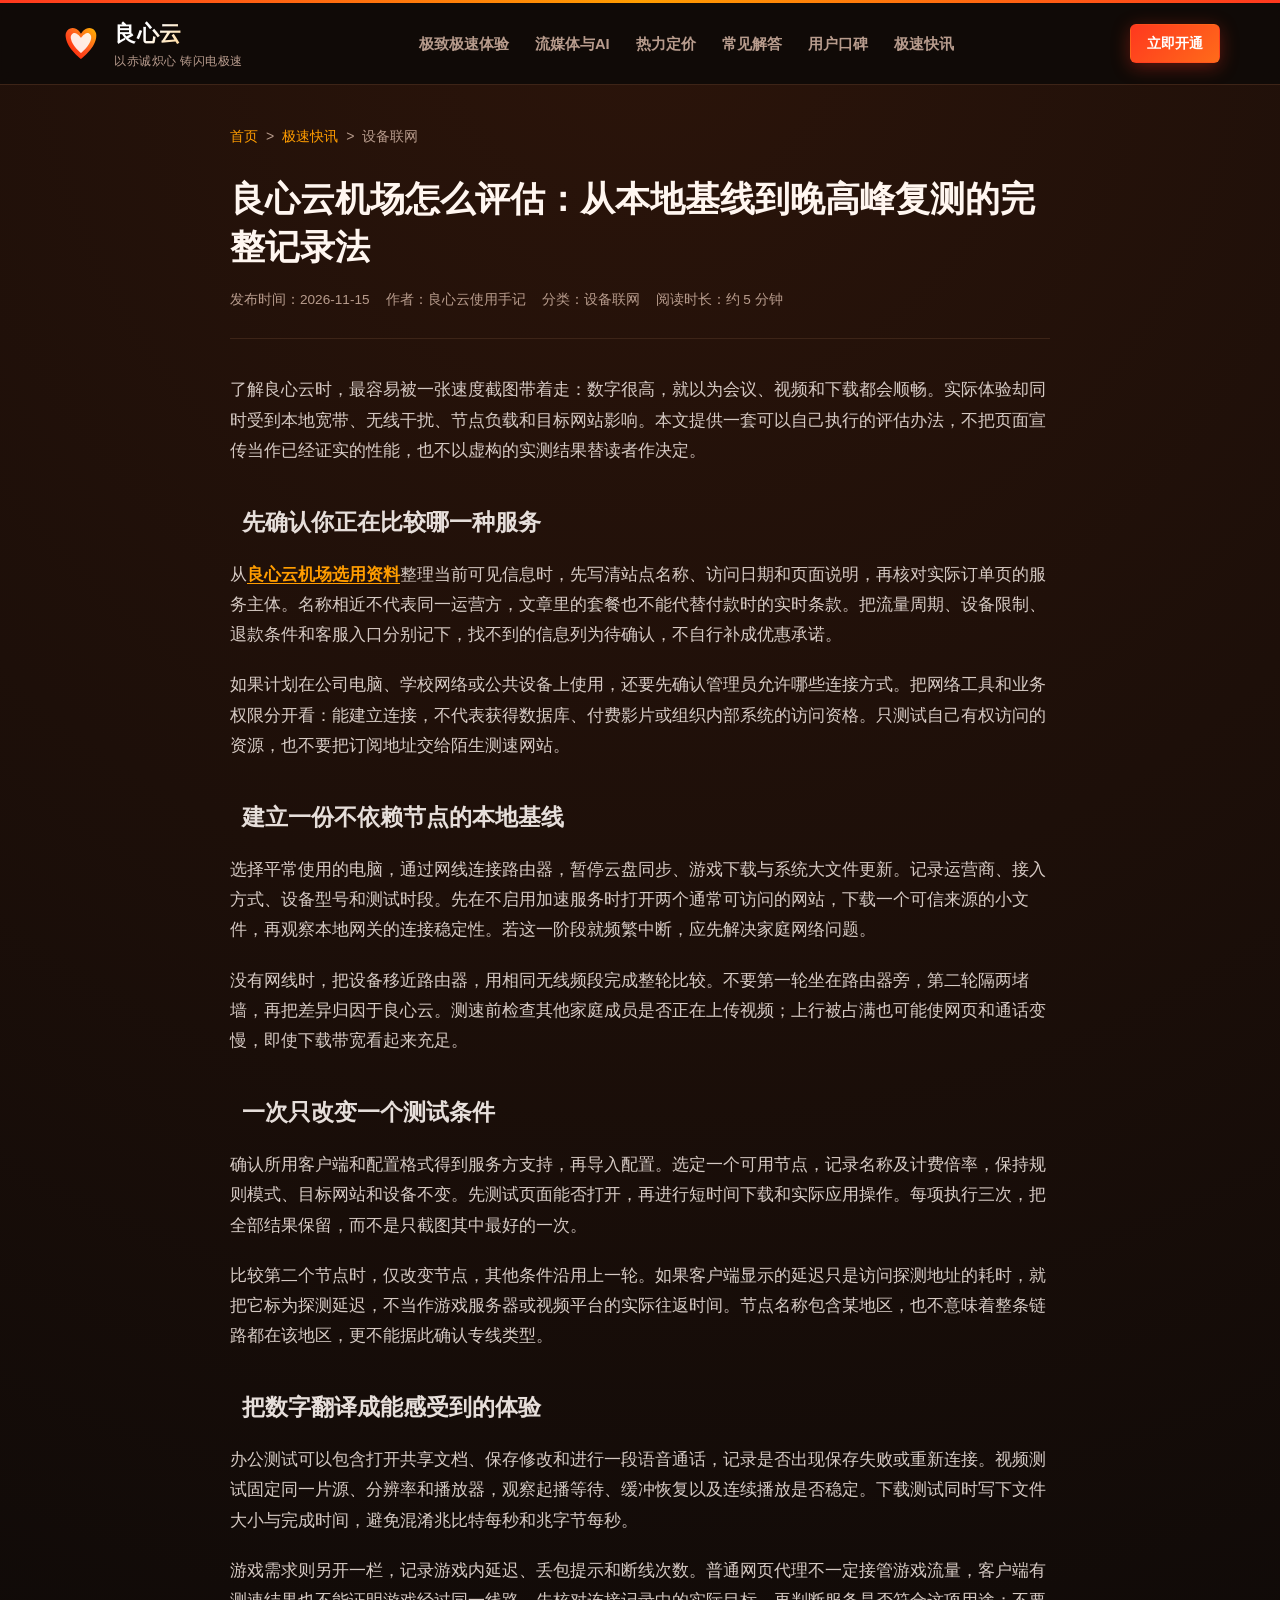
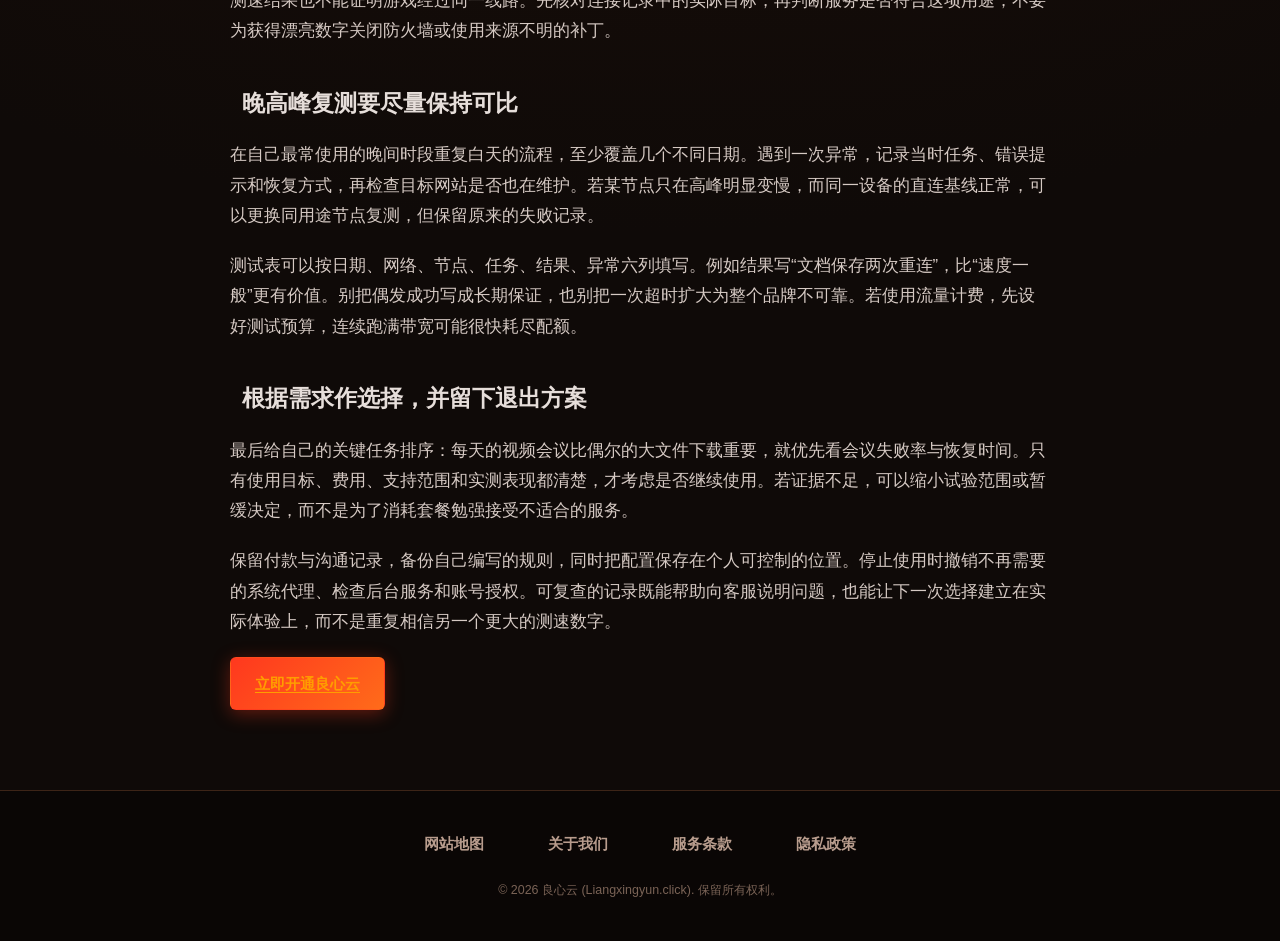
==== commit 386725bc: "Restore detailed guides and clarify airport homepage introductions" ====
--- a/accelerator-speed-test.html
+++ b/accelerator-speed-test.html
@@ -1,114 +1,110 @@
 <!DOCTYPE html>
+
 <html lang="zh-CN">
 <head>
-  <meta charset="UTF-8">
-  <meta name="viewport" content="width=device-width, initial-scale=1.0">
-  <title>手机热点给电视和游戏主机用：设置与注意事项 - 极速快讯</title>
-  <meta name="description" content="没有宽带或宽带故障时，能用手机热点给电视、主机上网吗？介绍热点设置、频段、流量消耗与稳定性方面的注意事项。">
-  <link rel="stylesheet" href="style.css">
+<meta charset="utf-8"/>
+<meta content="width=device-width, initial-scale=1.0" name="viewport"/>
+<title>良心云机场怎么评估：从本地基线到晚高峰复测的完整记录法</title>
+<meta content="围绕良心云建立可复查的选用记录：核对服务身份、设置测试基线、比较晚高峰稳定性，并把结果对应到真实使用需求。" name="description"/>
+<link href="style.css" rel="stylesheet"/>
 </head>
 <body>
-
-  <!-- 顶部导航 -->
-  <header class="flame-header">
-    <div class="top-flare-strip"></div>
-    <div class="nav-container">
-      <a href="index.html" class="logo-flame-link" title="良心云官方网站">
-        <svg class="logo-svg" viewBox="0 0 100 100" fill="none" xmlns="http://www.w3.org/2000/svg">
-          <defs>
-            <linearGradient id="flameHeartGradArt1" x1="0%" y1="100%" x2="100%" y2="0%">
-              <stop offset="0%" stop-color="#ff1a00" />
-              <stop offset="50%" stop-color="#ff5722" />
-              <stop offset="100%" stop-color="#ffb700" />
-            </linearGradient>
-          </defs>
-          <path d="M50 88C50 88 18 64 14 38C10 20 25 10 38 16C46 20 50 28 50 28C50 28 54 20 62 16C75 10 90 20 86 38C82 64 50 88 50 88Z" fill="url(#flameHeartGradArt1)" />
-          <path d="M50 74C50 74 28 56 26 40C24 30 32 23 40 28C46 32 50 38 50 38C50 38 54 32 60 28C68 23 76 30 74 40C72 56 50 74 50 74Z" fill="#ffffff" opacity="0.88" />
-        </svg>
-        <div class="logo-meta">
-          <span class="logo-title">良心云</span>
-          <span class="logo-tagline">以赤诚炽心 铸闪电极速</span>
-        </div>
-      </a>
-      <!-- 纯CSS响应式移动端导航开关 -->
-      <input type="checkbox" id="flameNavToggle" class="mobile-nav-input" aria-label="切换移动端导航">
-
-      <nav class="flame-nav-menu">
-        <ul class="flame-nav-list">
-          <li><a href="index.html#speed-experience" class="flame-nav-link">极致极速体验</a></li>
-          <li><a href="index.html#streaming-ai" class="flame-nav-link">流媒体与AI</a></li>
-          <li><a href="index.html#pricing" class="flame-nav-link">热力定价</a></li>
-          <li><a href="index.html#faq" class="flame-nav-link">常见解答</a></li>
-          <li><a href="index.html#testimonials" class="flame-nav-link">用户口碑</a></li>
-          <li><a href="news.html" class="flame-nav-link active">极速快讯</a></li>
-        </ul>
-      </nav>
-      <div class="nav-actions">
-        <a href="https://ww012.twilightaff.com/#/?code=A56DH1Af" target="_blank" rel="nofollow" class="btn btn-flame-primary btn-sm">
+<!-- 顶部导航 -->
+<header class="flame-header">
+<div class="top-flare-strip"></div>
+<div class="nav-container">
+<a class="logo-flame-link" href="index.html" title="良心云官方网站">
+<svg class="logo-svg" fill="none" viewbox="0 0 100 100" xmlns="http://www.w3.org/2000/svg">
+<defs>
+<lineargradient id="flameHeartGradArt1" x1="0%" x2="100%" y1="100%" y2="0%">
+<stop offset="0%" stop-color="#ff1a00"></stop>
+<stop offset="50%" stop-color="#ff5722"></stop>
+<stop offset="100%" stop-color="#ffb700"></stop>
+</lineargradient>
+</defs>
+<path d="M50 88C50 88 18 64 14 38C10 20 25 10 38 16C46 20 50 28 50 28C50 28 54 20 62 16C75 10 90 20 86 38C82 64 50 88 50 88Z" fill="url(#flameHeartGradArt1)"></path>
+<path d="M50 74C50 74 28 56 26 40C24 30 32 23 40 28C46 32 50 38 50 38C50 38 54 32 60 28C68 23 76 30 74 40C72 56 50 74 50 74Z" fill="#ffffff" opacity="0.88"></path>
+</svg>
+<div class="logo-meta">
+<span class="logo-title">良心云</span>
+<span class="logo-tagline">以赤诚炽心 铸闪电极速</span>
+</div>
+</a>
+<!-- 纯CSS响应式移动端导航开关 -->
+<input aria-label="切换移动端导航" class="mobile-nav-input" id="flameNavToggle" type="checkbox"/>
+<nav class="flame-nav-menu">
+<ul class="flame-nav-list">
+<li><a class="flame-nav-link" href="index.html#speed-experience">极致极速体验</a></li>
+<li><a class="flame-nav-link" href="index.html#streaming-ai">流媒体与AI</a></li>
+<li><a class="flame-nav-link" href="index.html#pricing">热力定价</a></li>
+<li><a class="flame-nav-link" href="index.html#faq">常见解答</a></li>
+<li><a class="flame-nav-link" href="index.html#testimonials">用户口碑</a></li>
+<li><a class="flame-nav-link active" href="news.html">极速快讯</a></li>
+</ul>
+</nav>
+<div class="nav-actions">
+<a class="btn btn-flame-primary btn-sm" href="https://ww012.twilightaff.com/#/?code=A56DH1Af" rel="nofollow" target="_blank">
           立即开通
         </a>
-              <label for="flameNavToggle" class="mobile-nav-toggle-btn" aria-label="打开/关闭导航菜单">
-          <span class="hamburger-line"></span>
-          <span class="hamburger-line"></span>
-          <span class="hamburger-line"></span>
-        </label>
+<label aria-label="打开/关闭导航菜单" class="mobile-nav-toggle-btn" for="flameNavToggle">
+<span class="hamburger-line"></span>
+<span class="hamburger-line"></span>
+<span class="hamburger-line"></span>
+</label>
+</div>
+</div>
+</header>
+<!-- 文章正文区域 -->
+<main class="layout-wrapper">
+<div class="article-wrap">
+<nav class="breadcrumb">
+<a href="index.html">首页</a> &gt; <a href="news.html">极速快讯</a> &gt; <span>设备联网</span>
+</nav>
+<header class="article-header">
+<h1 class="article-title">良心云机场怎么评估：从本地基线到晚高峰复测的完整记录法</h1>
+<div class="article-meta-bar">
+<span>发布时间：2026-11-15</span> <span>作者：良心云使用手记</span> <span>分类：设备联网</span> <span>阅读时长：约 5 分钟</span>
+</div>
+</header>
+<article class="article-body"><div data-swc-article-body="2026-11-16"><p>了解良心云时，最容易被一张速度截图带着走：数字很高，就以为会议、视频和下载都会顺畅。实际体验却同时受到本地宽带、无线干扰、节点负载和目标网站影响。本文提供一套可以自己执行的评估办法，不把页面宣传当作已经证实的性能，也不以虚构的实测结果替读者作决定。</p>
+<h2>先确认你正在比较哪一种服务</h2>
+<p>从<a href="https://liangxingyun.click/">良心云机场选用资料</a>整理当前可见信息时，先写清站点名称、访问日期和页面说明，再核对实际订单页的服务主体。名称相近不代表同一运营方，文章里的套餐也不能代替付款时的实时条款。把流量周期、设备限制、退款条件和客服入口分别记下，找不到的信息列为待确认，不自行补成优惠承诺。</p>
+<p>如果计划在公司电脑、学校网络或公共设备上使用，还要先确认管理员允许哪些连接方式。把网络工具和业务权限分开看：能建立连接，不代表获得数据库、付费影片或组织内部系统的访问资格。只测试自己有权访问的资源，也不要把订阅地址交给陌生测速网站。</p>
+<h2>建立一份不依赖节点的本地基线</h2>
+<p>选择平常使用的电脑，通过网线连接路由器，暂停云盘同步、游戏下载与系统大文件更新。记录运营商、接入方式、设备型号和测试时段。先在不启用加速服务时打开两个通常可访问的网站，下载一个可信来源的小文件，再观察本地网关的连接稳定性。若这一阶段就频繁中断，应先解决家庭网络问题。</p>
+<p>没有网线时，把设备移近路由器，用相同无线频段完成整轮比较。不要第一轮坐在路由器旁，第二轮隔两堵墙，再把差异归因于良心云。测速前检查其他家庭成员是否正在上传视频；上行被占满也可能使网页和通话变慢，即使下载带宽看起来充足。</p>
+<h2>一次只改变一个测试条件</h2>
+<p>确认所用客户端和配置格式得到服务方支持，再导入配置。选定一个可用节点，记录名称及计费倍率，保持规则模式、目标网站和设备不变。先测试页面能否打开，再进行短时间下载和实际应用操作。每项执行三次，把全部结果保留，而不是只截图其中最好的一次。</p>
+<p>比较第二个节点时，仅改变节点，其他条件沿用上一轮。如果客户端显示的延迟只是访问探测地址的耗时，就把它标为探测延迟，不当作游戏服务器或视频平台的实际往返时间。节点名称包含某地区，也不意味着整条链路都在该地区，更不能据此确认专线类型。</p>
+<h2>把数字翻译成能感受到的体验</h2>
+<p>办公测试可以包含打开共享文档、保存修改和进行一段语音通话，记录是否出现保存失败或重新连接。视频测试固定同一片源、分辨率和播放器，观察起播等待、缓冲恢复以及连续播放是否稳定。下载测试同时写下文件大小与完成时间，避免混淆兆比特每秒和兆字节每秒。</p>
+<p>游戏需求则另开一栏，记录游戏内延迟、丢包提示和断线次数。普通网页代理不一定接管游戏流量，客户端有测速结果也不能证明游戏经过同一线路。先核对连接记录中的实际目标，再判断服务是否符合这项用途；不要为获得漂亮数字关闭防火墙或使用来源不明的补丁。</p>
+<h2>晚高峰复测要尽量保持可比</h2>
+<p>在自己最常使用的晚间时段重复白天的流程，至少覆盖几个不同日期。遇到一次异常，记录当时任务、错误提示和恢复方式，再检查目标网站是否也在维护。若某节点只在高峰明显变慢，而同一设备的直连基线正常，可以更换同用途节点复测，但保留原来的失败记录。</p>
+<p>测试表可以按日期、网络、节点、任务、结果、异常六列填写。例如结果写“文档保存两次重连”，比“速度一般”更有价值。别把偶发成功写成长期保证，也别把一次超时扩大为整个品牌不可靠。若使用流量计费，先设好测试预算，连续跑满带宽可能很快耗尽配额。</p>
+<h2>根据需求作选择，并留下退出方案</h2>
+<p>最后给自己的关键任务排序：每天的视频会议比偶尔的大文件下载重要，就优先看会议失败率与恢复时间。只有使用目标、费用、支持范围和实测表现都清楚，才考虑是否继续使用。若证据不足，可以缩小试验范围或暂缓决定，而不是为了消耗套餐勉强接受不适合的服务。</p>
+<p>保留付款与沟通记录，备份自己编写的规则，同时把配置保存在个人可控制的位置。停止使用时撤销不再需要的系统代理、检查后台服务和账号授权。可复查的记录既能帮助向客服说明问题，也能让下一次选择建立在实际体验上，而不是重复相信另一个更大的测速数字。</p></div><div class="article-original-promotion"><a class="btn btn-flame-primary" href="https://ww012.twilightaff.com/#/?code=A56DH1Af" rel="nofollow" target="_blank">
+            立即开通良心云
+          </a></div></article>
+</div>
+</main>
+<!-- 页脚 -->
+<footer class="flame-footer">
+<div class="layout-wrapper">
+<ul class="footer-nav-list">
+<li class="footer-nav-item"><a href="sitemap.html">网站地图</a></li>
+<li class="footer-nav-item"><a href="about.html">关于我们</a></li>
+<li class="footer-nav-item"><a href="terms.html">服务条款</a></li>
+<li class="footer-nav-item"><a href="privacy.html">隐私政策</a></li>
+</ul>
+<div class="footer-copy">
+        © 2026 良心云 (Liangxingyun.click). 保留所有权利。
       </div>
-    </div>
-  </header>
-
-  <!-- 文章正文区域 -->
-  <main class="layout-wrapper">
-    <div class="article-wrap">
-      <nav class="breadcrumb">
-        <a href="index.html">首页</a> &gt; <a href="news.html">极速快讯</a> &gt; <span>设备联网</span>
-      </nav>
-
-      <header class="article-header">
-        <h1 class="article-title">手机热点给电视和游戏主机用：设置与注意事项</h1>
-        <div class="article-meta-bar">
- <span>发布时间：2026-11-15</span> <span>作者：良心云使用手记</span> <span>分类：设备联网</span> <span>阅读时长：约 5 分钟</span>
- </div>
-      </header>
-
-      <article class="article-body">
-<p>家里宽带临时出问题，手机热点是最方便的备用方案。用对了能解燃眉之急，用错了流量一晚就见底。</p>
-<h2>一、基本设置</h2>
-<p>打开手机的个人热点，设置较复杂的密码，并选择 5GHz 频段（如果手机与电视都支持）。让设备靠近手机，信号更稳定。</p>
-<h2>二、流量消耗心里要有数</h2>
-<ul><li>1080p 视频一小时消耗较多流量，4K 更多。</li><li>主机的系统与游戏更新体积巨大，应暂停自动更新。</li><li>电视的广告推荐与后台更新也会消耗流量。</li></ul>
-<h2>三、手机的发热与耗电</h2>
-<p>长时间开热点，手机会发热并快速耗电。连接充电器，并避免放在密闭的位置。</p>
-<h2>四、稳定性的提升</h2>
-<p>让手机处于信号较好的地方，减少同时连接的设备；视频降低画质，游戏选择对延迟要求较低的类型。</p>
-<h2>五、当作应急而非长期方案</h2>
-<p>长期使用请修复宽带，或办理有足够流量的方案。</p>
- <div class="article-cta-box">
-          <div class="article-cta-title">体验千兆满血物理专线加速</div>
-          <div class="article-cta-desc">端到端物理专线架构，晚高峰拒绝丢包与降速，全平台一键快速导入配置</div>
-          <a href="https://ww012.twilightaff.com/#/?code=A56DH1Af" target="_blank" rel="nofollow" class="btn btn-flame-primary">
-            立即开通良心云
-          </a>
-        </div>
-      </article>
-    </div>
-  </main>
-
-  <!-- 页脚 -->
-  <footer class="flame-footer">
-    <div class="layout-wrapper">
-      <ul class="footer-nav-list">
-        <li class="footer-nav-item"><a href="sitemap.html">网站地图</a></li>
-        <li class="footer-nav-item"><a href="about.html">关于我们</a></li>
-        <li class="footer-nav-item"><a href="terms.html">服务条款</a></li>
-        <li class="footer-nav-item"><a href="privacy.html">隐私政策</a></li>
-      </ul>
-      <div class="footer-copy">
-        &copy; 2026 良心云 (Liangxingyun.click). 保留所有权利。
-      </div>
-    </div>
-  </footer>
-  <!-- 移动端导航点击后自动收起微脚本 (原生无依赖) -->
-  <script>
+</div>
+</footer>
+<!-- 移动端导航点击后自动收起微脚本 (原生无依赖) -->
+<script>
     document.querySelectorAll('.flame-nav-link').forEach(function(l) {
       l.addEventListener('click', function() {
         var t = document.getElementById('flameNavToggle');
